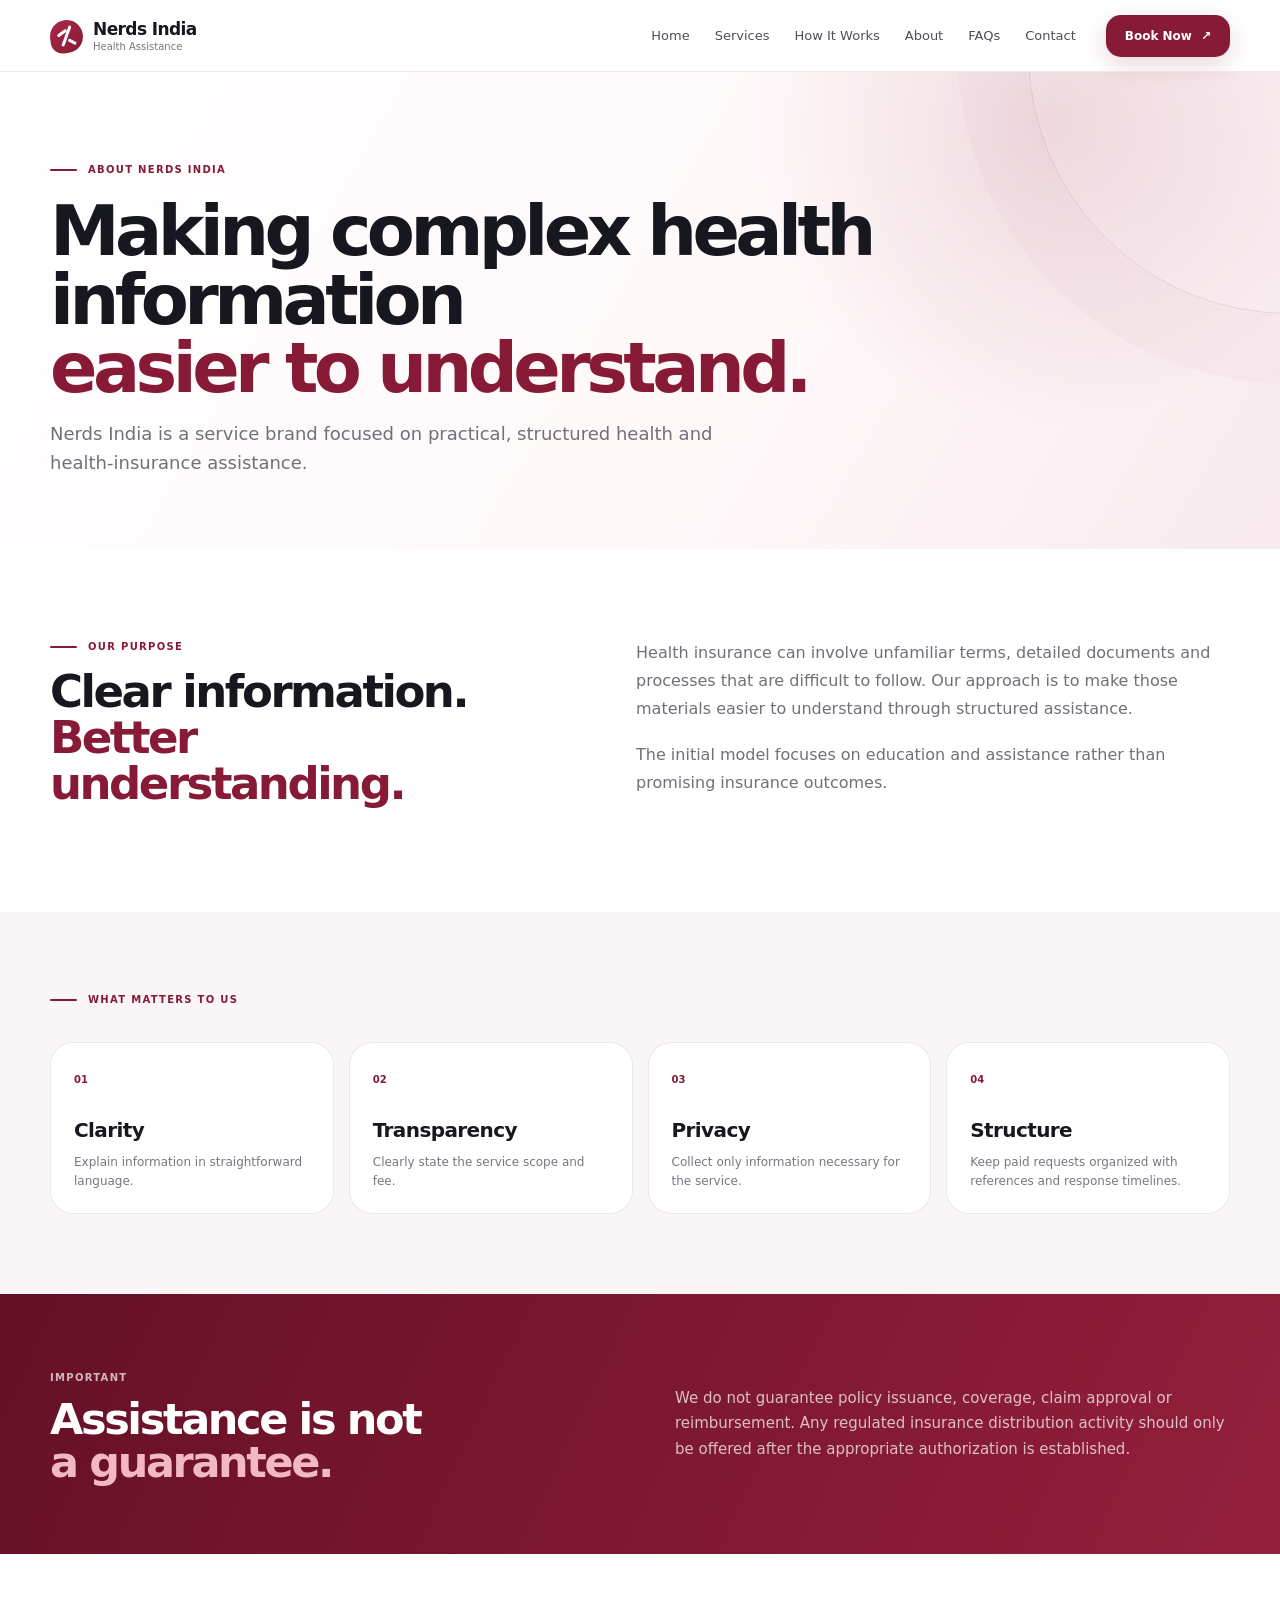
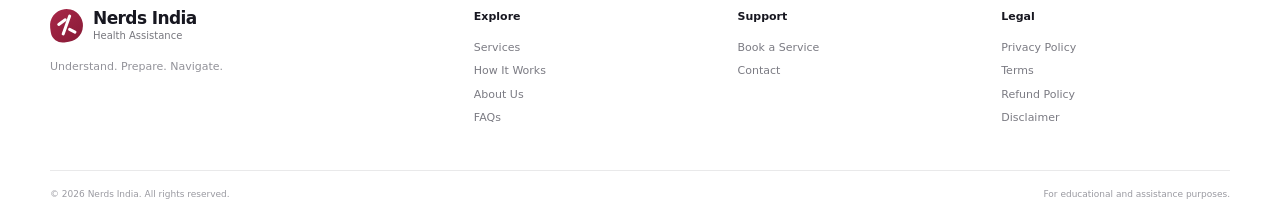
==== about.html @ 8a4b452e "Add files via upload" ====
<!DOCTYPE html>
<html lang="en">
<head>
<meta charset="UTF-8">
<meta name="viewport" content="width=device-width, initial-scale=1.0">
<title>About Us | Nerds India</title>
<meta name="description" content="Learn about Nerds India and its approach to clear, structured health and health-insurance assistance.">
<meta name="robots" content="index, follow">
<link rel="canonical" href="https://nerdsindia.com/about.html">
<link rel="stylesheet" href="style.css">
</head>
<body>

<header class="header">
  <div class="container nav">
    <a class="brand" href="index.html" aria-label="Nerds India home">
      <span class="logo-mark"><i></i></span>
      <span><b>Nerds India</b><em>Health Assistance</em></span>
    </a>

    <nav class="main-nav" aria-label="Main navigation">
      <a href="index.html">Home</a>
      <a href="services.html">Services</a>
      <a href="how-it-works.html">How It Works</a>
      <a href="about.html">About</a>
      <a href="faq.html">FAQs</a>
      <a href="contact.html">Contact</a>
    </nav>

    <a class="top-book" href="index.html#book">Book Now <span>↗</span></a>
    <button class="menu" aria-label="Open navigation menu" aria-expanded="false">
      <span></span><span></span>
    </button>
  </div>
</header>

<main>

<section class="page-hero">
  <div class="container">
    <div class="eyebrow"><span></span> ABOUT NERDS INDIA</div>
    <h1>Making complex health information<br><strong>easier to understand.</strong></h1>
    <p class="page-lead">Nerds India is a service brand focused on practical, structured health and health-insurance assistance.</p>
  </div>
</section>

<section class="inner-section">
  <div class="container about-grid">
    <div>
      <div class="eyebrow"><span></span> OUR PURPOSE</div>
      <h2>Clear information.<br><strong>Better understanding.</strong></h2>
    </div>

    <div class="about-copy">
      <p>Health insurance can involve unfamiliar terms, detailed documents and processes that are difficult to follow. Our approach is to make those materials easier to understand through structured assistance.</p>
      <p>The initial model focuses on education and assistance rather than promising insurance outcomes.</p>
    </div>
  </div>
</section>

<section class="values-section">
  <div class="container">
    <div class="eyebrow"><span></span> WHAT MATTERS TO US</div>
    <div class="values-grid">
      <div><b>01</b><h3>Clarity</h3><p>Explain information in straightforward language.</p></div>
      <div><b>02</b><h3>Transparency</h3><p>Clearly state the service scope and fee.</p></div>
      <div><b>03</b><h3>Privacy</h3><p>Collect only information necessary for the service.</p></div>
      <div><b>04</b><h3>Structure</h3><p>Keep paid requests organized with references and response timelines.</p></div>
    </div>
  </div>
</section>

<section class="info-band">
  <div class="container info-band-inner">
    <div><small>IMPORTANT</small><h2>Assistance is not<br><strong>a guarantee.</strong></h2></div>
    <p>We do not guarantee policy issuance, coverage, claim approval or reimbursement. Any regulated insurance distribution activity should only be offered after the appropriate authorization is established.</p>
  </div>
</section>

</main>

<footer>
  <div class="container footer-grid">
    <div class="footer-brand">
      <a class="brand" href="index.html">
        <span class="logo-mark"><i></i></span>
        <span><b>Nerds India</b><em>Health Assistance</em></span>
      </a>
      <p>Understand. Prepare. Navigate.</p>
    </div>

    <div>
      <h4>Explore</h4>
      <a href="services.html">Services</a>
      <a href="how-it-works.html">How It Works</a>
      <a href="about.html">About Us</a>
      <a href="faq.html">FAQs</a>
    </div>

    <div>
      <h4>Support</h4>
      <a href="index.html#book">Book a Service</a>
      <a href="contact.html">Contact</a>
    </div>

    <div>
      <h4>Legal</h4>
      <a href="privacy.html">Privacy Policy</a>
      <a href="terms.html">Terms</a>
      <a href="refund.html">Refund Policy</a>
      <a href="disclaimer.html">Disclaimer</a>
    </div>
  </div>

  <div class="container footer-bottom">
    <span>© 2026 Nerds India. All rights reserved.</span>
    <span>For educational and assistance purposes.</span>
  </div>
</footer>

<script src="script.js"></script>
</body>
</html>
---- style.css ----
:root{
  --red:#871a36;
  --red-dark:#641026;
  --red-deep:#4e0b1f;
  --rose:#f7e8eb;
  --rose-2:#fff5f6;
  --ink:#171720;
  --muted:#6d6d76;
  --line:rgba(18,18,25,.09);
  --max:1180px;
}

*{box-sizing:border-box}
html{scroll-behavior:smooth}
body{
  margin:0;
  color:var(--ink);
  background:#fff;
  font-family:"SF Pro Rounded","SF Rounded","Arial Rounded MT Bold","Avenir Next",Avenir,ui-rounded,system-ui,-apple-system,BlinkMacSystemFont,"Segoe UI",sans-serif;
  -webkit-font-smoothing:antialiased;
  text-rendering:optimizeLegibility;
  line-height:1.5;
}
a{text-decoration:none;color:inherit}
button,select{font:inherit}
.container{width:min(var(--max),calc(100% - 40px));margin:auto}

/* Header */
.header{
  position:sticky;top:0;z-index:50;height:72px;
  background:rgba(255,255,255,.82);
  border-bottom:1px solid rgba(18,18,25,.07);
  backdrop-filter:saturate(180%) blur(22px);
  -webkit-backdrop-filter:saturate(180%) blur(22px);
}
.nav{height:72px;display:flex;align-items:center;gap:30px}
.brand{display:flex;align-items:center;gap:10px}
.brand>span:last-child{display:flex;flex-direction:column;line-height:1}
.brand b{font-size:17px;letter-spacing:-.035em}
.brand em{font-style:normal;color:#77777e;font-size:10px;margin-top:4px}
.logo-mark{
  position:relative;width:33px;height:33px;border-radius:50% 50% 50% 12px;
  transform:rotate(-8deg);background:linear-gradient(145deg,#a92849,var(--red));
}
.logo-mark:before,.logo-mark:after,.logo-mark i{content:"";position:absolute;background:white;border-radius:10px}
.logo-mark:before{width:3px;height:22px;left:15px;top:5px;transform:rotate(28deg)}
.logo-mark:after{width:11px;height:3px;left:7px;top:11px;transform:rotate(-28deg)}
.logo-mark i{width:9px;height:3px;left:17px;top:21px;transform:rotate(35deg)}
nav{display:flex;gap:25px;margin-left:auto}
nav a{font-size:13px;color:#4e4e56;padding:26px 0;position:relative}
nav a:hover,nav a.active{color:var(--red)}
nav a.active:after{content:"";position:absolute;bottom:16px;left:0;right:0;height:2px;background:var(--red);border-radius:5px}
.top-book{
  display:flex;align-items:center;gap:9px;color:#fff;background:var(--red);
  padding:12px 19px;border-radius:14px;font-size:12px;font-weight:750;
  box-shadow:0 8px 22px rgba(135,26,54,.17);transition:.2s ease;
}
.top-book:hover{background:var(--red-dark);transform:translateY(-1px)}
.menu{display:none;border:0;background:var(--rose);width:42px;height:42px;border-radius:50%}
.menu span{display:block;width:16px;height:2px;background:var(--red);margin:4px auto}

/* Hero */
.hero{
  position:relative;overflow:hidden;min-height:610px;
  display:flex;align-items:center;padding:62px 0 68px;
  background:
    radial-gradient(circle at 78% 15%,rgba(139,29,57,.18),transparent 25%),
    radial-gradient(circle at 95% 85%,rgba(220,150,165,.24),transparent 34%),
    linear-gradient(120deg,#fff 0%,#fffafa 48%,#fae9ed 100%);
}
.hero:before{
  content:"";position:absolute;width:760px;height:760px;right:-350px;top:-205px;border-radius:50%;
  border:1px solid rgba(135,26,54,.12);
  box-shadow:0 0 0 80px rgba(135,26,54,.035),0 0 0 160px rgba(135,26,54,.018);
}
.hero-orb{position:absolute;border-radius:50%;pointer-events:none}
.orb-a{width:240px;height:240px;left:-140px;bottom:-80px;background:rgba(225,170,184,.16)}
.orb-b{width:130px;height:130px;right:29%;bottom:-80px;background:rgba(135,26,54,.08)}
.hero-grid{
  position:relative;z-index:2;
  display:grid;grid-template-columns:minmax(0,1fr) 440px;
  gap:64px;align-items:center;
}
.hero-copy{min-width:0}
.eyebrow{
  display:flex;align-items:center;gap:11px;color:var(--red);
  font-size:10px;font-weight:800;letter-spacing:.13em;
}
.eyebrow span{width:27px;height:2px;background:currentColor;border-radius:5px}
.hero h1{
  margin:20px 0 22px;max-width:700px;
  font-size:clamp(54px,6.3vw,77px);line-height:.97;
  letter-spacing:-.067em;font-weight:750;
}
.hero h1 strong{color:var(--red);font-weight:750}
.hero-copy>p{margin:0;max-width:610px;color:#666670;font-size:18px;line-height:1.6}
.actions{display:flex;gap:10px;margin-top:29px}
.btn{display:inline-flex;align-items:center;justify-content:center;gap:16px;padding:14px 21px;border-radius:15px;font-size:13px;font-weight:750;transition:.2s ease}
.btn.primary{color:white;background:var(--red);box-shadow:0 12px 25px rgba(135,26,54,.18)}
.btn.primary:hover{background:var(--red-dark);transform:translateY(-2px)}
.btn.secondary{background:white;border:1px solid var(--line)}
.btn.secondary:hover{color:var(--red);border-color:rgba(135,26,54,.28)}
.trust{
  display:flex;gap:27px;margin-top:40px;padding-top:23px;
  border-top:1px solid rgba(20,20,25,.08);max-width:690px;
}
.trust>div{display:flex;align-items:center;gap:9px}
.trust i{
  width:32px;height:32px;border-radius:10px;background:#f4dce2;color:var(--red);
  display:grid;place-items:center;font-style:normal;font-weight:800;font-size:13px;
}
.trust b,.trust small{display:block}
.trust b{font-size:11px}.trust small{font-size:10px;color:#88888f;margin-top:2px}

/* Booking */
.booking-area{position:relative;max-width:455px;width:100%;justify-self:end}
.booking-card{
  background:rgba(255,255,255,.91);border:1px solid rgba(255,255,255,.95);
  border-radius:31px;padding:31px;box-shadow:0 25px 65px rgba(82,14,34,.14);
  backdrop-filter:blur(25px);-webkit-backdrop-filter:blur(25px);
}
.booking-heading{display:flex;justify-content:space-between;align-items:flex-start;gap:10px}
.booking-heading small{display:block;color:var(--red);font-size:9px;font-weight:800;letter-spacing:.14em;margin-bottom:5px}
.booking-heading h2{font-size:29px;letter-spacing:-.05em;margin:0}
.booking-heading>span{font-size:9px;font-weight:750;color:var(--red);background:#f6e5e9;border-radius:99px;padding:7px 9px;white-space:nowrap}
.booking-card>p{font-size:13px;color:#77777f;margin:11px 0 23px}
.booking-card label{font-size:12px;font-weight:750;display:block;margin-bottom:8px}
.select-box{position:relative}
.select-box:after{content:"⌄";position:absolute;right:17px;top:50%;transform:translateY(-55%);color:var(--red);pointer-events:none}
select{
  appearance:none;width:100%;height:52px;border:1px solid rgba(20,20,25,.13);
  background:#fff;border-radius:15px;padding:0 40px 0 15px;color:#292930;outline:0;font-size:13px;
}
select:focus{border-color:rgba(135,26,54,.45);box-shadow:0 0 0 4px rgba(135,26,54,.06)}
.book-btn{
  width:100%;height:53px;border:0;border-radius:15px;margin-top:11px;
  background:linear-gradient(110deg,var(--red),#9c2746);color:#fff;
  display:flex;align-items:center;justify-content:center;gap:13px;
  font-weight:750;font-size:13px;cursor:pointer;box-shadow:0 12px 24px rgba(135,26,54,.18);transition:.2s ease;
}
.book-btn:hover{transform:translateY(-1px)}
.booking-note{
  display:flex;align-items:center;gap:10px;background:#fbf0f2;border-radius:14px;padding:12px;margin-top:12px
}
.booking-note i{
  width:28px;height:28px;background:#fff;border-radius:9px;display:grid;place-items:center;color:var(--red);font-style:normal;font-weight:800
}
.booking-note b,.booking-note small{display:block}.booking-note b{font-size:10px}.booking-note small{font-size:9px;color:#85858c;margin-top:2px}

/* Services */
.services{padding:96px 0 105px;background:#fff}
.section-top{display:flex;align-items:flex-end;justify-content:space-between;gap:30px;margin-bottom:38px}
.section-top h2,.process h2{
  margin:14px 0 13px;font-size:clamp(38px,4.4vw,54px);line-height:1.02;letter-spacing:-.06em
}
.section-top h2 strong,.process h2 strong,.faq-inner h2 strong{color:var(--red)}
.section-top p{margin:0;max-width:600px;color:#76767e;font-size:14px}
.outline{
  border:1px solid rgba(135,26,54,.27);color:var(--red);border-radius:15px;padding:12px 16px;
  font-size:11px;font-weight:750;white-space:nowrap
}
.outline:hover{background:#fff3f5}
.service-grid{display:grid;grid-template-columns:repeat(5,1fr);gap:12px}
.service-card{
  min-height:292px;padding:21px 19px 19px;border:1px solid var(--line);border-radius:23px;
  background:#fff;display:flex;flex-direction:column;transition:.22s ease;position:relative;overflow:hidden
}
.service-card:after{
  content:"";position:absolute;width:100px;height:100px;right:-55px;top:-55px;border-radius:50%;background:#fae9ed
}
.service-card:hover{transform:translateY(-4px);box-shadow:0 17px 38px rgba(60,12,28,.08);border-color:rgba(135,26,54,.18)}
.service-head{display:flex;justify-content:space-between;align-items:center;margin-bottom:19px}
.service-head small{font-size:9px;color:#9a9aa1;font-weight:750}
.service-head i{
  width:40px;height:40px;border-radius:13px;background:#f5dce2;color:var(--red);
  display:grid;place-items:center;font-style:normal;font-weight:800;font-size:16px
}
.service-card h3{font-size:16px;line-height:1.15;letter-spacing:-.035em;margin:0 0 10px}
.service-card p{color:#7c7c84;font-size:11px;line-height:1.55;margin:0}
.service-foot{margin-top:auto;display:flex;justify-content:space-between;align-items:center;padding-top:18px}
.service-foot b{color:var(--red);font-size:17px}
.service-foot a{color:var(--red);font-size:10px;font-weight:750}

/* Process */
.process{background:#faf6f7;padding:95px 0 100px}
.process-top{margin-bottom:55px}
.process-top>p{max-width:390px;color:#77777f;font-size:14px;margin:0 0 6px}
.steps{display:grid;grid-template-columns:1fr auto 1fr auto 1fr auto 1fr auto 1fr;align-items:start;gap:13px}
.step i{
  width:43px;height:43px;border-radius:50%;display:grid;place-items:center;background:#f3dbe1;
  color:var(--red);font-style:normal;font-size:10px;font-weight:800;margin-bottom:14px
}
.step b{display:block;font-size:12px;margin-bottom:4px}
.step span{display:block;color:#85858d;font-size:10px;line-height:1.4}
.step-line{height:1px;background:#dec2c9;margin-top:21px;width:34px}

/* FAQ */
.faq-preview{padding:85px 0;background:#fff}
.faq-inner{display:grid;grid-template-columns:.65fr 1.35fr;gap:90px;align-items:start}
.faq-inner h2{font-size:48px;line-height:1;letter-spacing:-.06em;margin:16px 0 0}
.faq-list details{border-top:1px solid var(--line);padding:19px 0}
.faq-list details:last-child{border-bottom:1px solid var(--line)}
.faq-list summary{list-style:none;cursor:pointer;font-size:14px;font-weight:650;display:flex;justify-content:space-between;gap:20px}
.faq-list summary::-webkit-details-marker{display:none}
.faq-list summary b{font-size:20px;color:var(--red);font-weight:400}
.faq-list p{font-size:12px;color:#77777f;max-width:650px;margin:12px 0 0}

/* Final CTA */
.final-cta{position:relative;overflow:hidden;background:linear-gradient(115deg,#641026,#921e3b);color:white}
.cta-circle{position:absolute;border:1px solid rgba(255,255,255,.08);border-radius:50%}
.cta-circle.one{width:430px;height:430px;left:-250px;top:-240px;box-shadow:0 0 0 65px rgba(255,255,255,.018)}
.cta-circle.two{width:370px;height:370px;right:-200px;bottom:-270px}
.final-inner{min-height:270px;display:flex;align-items:center;justify-content:space-between;gap:40px;position:relative;z-index:2}
.final-inner small{font-size:10px;letter-spacing:.13em;font-weight:800;opacity:.7}
.final-inner h2{font-size:44px;line-height:1;letter-spacing:-.055em;margin:9px 0 7px}
.final-inner p{margin:0;color:rgba(255,255,255,.7);font-size:14px}
.final-inner>a{
  background:white;color:var(--red);border-radius:15px;padding:14px 20px;font-size:12px;font-weight:750;white-space:nowrap
}

/* Footer */
footer{background:#fff}
.footer-grid{display:grid;grid-template-columns:1.7fr 1fr 1fr 1fr;gap:35px;padding:55px 0 43px}
.footer-brand p{font-size:11px;color:#929299;margin:17px 0 0}
.footer-grid>div:not(.footer-brand){display:flex;flex-direction:column;gap:7px}
.footer-grid h4{font-size:11px;margin:0 0 7px}
.footer-grid>div>a:not(.brand){font-size:11px;color:#7b7b83}
.footer-grid>div>a:hover{color:var(--red)}
.footer-bottom{border-top:1px solid var(--line);padding:17px 0 23px;display:flex;justify-content:space-between;color:#9a9aa1;font-size:9px}

/* Mobile */
@media(max-width:1000px){
  nav{gap:16px}
  .hero-grid{grid-template-columns:minmax(0,1fr) 400px;gap:38px}
  .hero h1{font-size:58px}
  .service-grid{grid-template-columns:repeat(3,1fr)}
  .steps{grid-template-columns:repeat(3,1fr);gap:35px 20px}
  .step-line{display:none}
}
@media(max-width:800px){
  .header,.nav{height:64px}
  nav,.top-book{display:none}
  .menu{display:block;margin-left:auto}
  .hero{min-height:0;padding:55px 0 60px}
  .hero-grid{grid-template-columns:1fr;gap:43px}
  .hero-copy{text-align:center}
  .hero-copy .eyebrow{justify-content:center}
  .hero h1{font-size:52px;margin-top:17px}
  .hero-copy>p{font-size:16px;max-width:600px;margin:auto}
  .actions{justify-content:center}
  .trust{max-width:520px;margin:34px auto 0;justify-content:space-between;text-align:left}
  .booking-area{justify-self:center;max-width:520px}
  .booking-card{padding:25px}
  .services,.process{padding:72px 0}
  .section-top,.process-top{display:block}
  .outline{display:inline-flex;margin-top:22px}
  .service-grid{grid-template-columns:repeat(2,1fr)}
  .faq-inner{grid-template-columns:1fr;gap:35px}
  .final-inner{min-height:0;padding:55px 0;display:grid;grid-template-columns:1fr auto}
  .footer-grid{grid-template-columns:1.5fr 1fr 1fr}
}
@media(max-width:560px){
  .container{width:min(var(--max),calc(100% - 28px))}
  .hero{padding:42px 0 48px}
  .hero h1{font-size:45px;letter-spacing:-.065em}
  .hero-copy>p{font-size:15px;line-height:1.55}
  .actions{flex-direction:column;gap:9px}
  .btn{width:100%;padding:13px}
  .trust{
    flex-direction:column;align-items:flex-start;gap:12px;
    width:max-content;max-width:100%;padding-top:20px
  }
  .trust>div{gap:9px}
  .booking-area{width:100%}
  .booking-card{border-radius:26px;padding:21px}
  .booking-heading{display:block}
  .booking-heading>span{display:inline-block;margin-top:9px}
  .booking-heading h2{font-size:27px}
  .booking-card>p{margin:9px 0 19px;font-size:12px}
  .services,.process{padding:60px 0}
  .section-top h2,.process h2{font-size:38px}
  .service-grid{grid-template-columns:1fr;gap:10px}
  .service-card{min-height:0;padding:19px}
  .service-card p{max-width:300px}
  .process-top>p{margin-top:0}
  .steps{grid-template-columns:1fr;gap:18px}
  .step{display:grid;grid-template-columns:43px 1fr;column-gap:13px;align-items:center}
  .step i{grid-row:span 2;margin:0}
  .step b,.step span{grid-column:2}
  .step span{margin-top:1px}
  .faq-preview{padding:60px 0}
  .faq-inner h2{font-size:41px}
  .final-inner{grid-template-columns:1fr;gap:24px}
  .final-inner h2{font-size:39px}
  .final-inner>a{width:max-content}
  .footer-grid{grid-template-columns:1fr 1fr;gap:30px 20px}
  .footer-brand{grid-column:1/-1}
  .footer-bottom{display:block}
  .footer-bottom span{display:block;margin:5px 0}
}


/* Mobile navigation drawer */
@media(max-width:800px){
  .main-nav{
    position:absolute;
    left:14px;
    right:14px;
    top:72px;
    display:none;
    flex-direction:column;
    align-items:stretch;
    gap:0;
    padding:8px;
    background:rgba(255,255,255,.96);
    border:1px solid rgba(18,18,25,.08);
    border-radius:20px;
    box-shadow:0 18px 50px rgba(40,10,20,.13);
    backdrop-filter:blur(24px);
    -webkit-backdrop-filter:blur(24px);
  }

  .main-nav.mobile-open{
    display:flex;
  }

  .main-nav a{
    padding:13px 14px;
    border-radius:13px;
    font-size:14px;
  }

  .main-nav a:hover,
  .main-nav a.active{
    background:#f8e9ed;
    color:var(--red);
  }

  .main-nav a.active:after{
    display:none;
  }
}

@media(max-width:560px){
  .main-nav{
    top:64px;
    left:8px;
    right:8px;
  }
}


/* Shared inner pages */
.page-hero{
  position:relative;
  overflow:hidden;
  padding:90px 0 72px;
  background:
    radial-gradient(circle at 82% 10%,rgba(135,26,54,.13),transparent 27%),
    linear-gradient(120deg,#fff,#fff8f9 60%,#f8eaee);
}
.page-hero:after{
  content:"";position:absolute;width:520px;height:520px;right:-270px;top:-280px;border:1px solid rgba(135,26,54,.12);border-radius:50%;
  box-shadow:0 0 0 70px rgba(135,26,54,.025);
}
.page-hero .container{position:relative;z-index:2}
.page-hero h1{
  max-width:900px;margin:20px 0 17px;font-size:clamp(48px,6vw,70px);line-height:.98;letter-spacing:-.065em
}
.page-hero h1 strong{color:var(--red)}
.page-lead{max-width:670px;margin:0;color:#707079;font-size:18px;line-height:1.6}
.page-hero.compact{padding:70px 0 58px}
.inner-section{padding:90px 0}
.service-detail-grid{display:grid;grid-template-columns:repeat(3,1fr);gap:16px}
.detail-card{
  border:1px solid var(--line);border-radius:26px;padding:28px;background:#fff;display:flex;flex-direction:column;min-height:350px;
  transition:.22s ease
}
.detail-card:hover{transform:translateY(-4px);box-shadow:0 18px 45px rgba(50,10,25,.07)}
.detail-number{font-size:10px;color:#999;font-weight:800}
.detail-icon{width:46px;height:46px;border-radius:14px;background:#f4dce2;color:var(--red);display:grid;place-items:center;font-weight:800;margin:21px 0}
.detail-card h2{font-size:23px;line-height:1.05;letter-spacing:-.045em;margin:0 0 10px}
.detail-card p{font-size:13px;color:#777780;line-height:1.55;margin:0}
.detail-price{font-size:21px;color:var(--red);font-weight:800;margin-top:auto;margin-bottom:18px}
.detail-card .primary-btn{width:max-content;padding:12px 16px;font-size:11px;border-radius:14px}
.info-band{background:linear-gradient(115deg,#651026,#941f3d);color:#fff;padding:70px 0}
.info-band-inner{display:grid;grid-template-columns:1fr 1fr;gap:70px;align-items:center}
.info-band small{font-size:10px;font-weight:800;letter-spacing:.13em;opacity:.7}
.info-band h2{font-size:43px;line-height:1;letter-spacing:-.055em;margin:10px 0 0}
.info-band h2 strong{color:#f2b9c5}
.info-band p{margin:0;color:rgba(255,255,255,.72);font-size:15px;line-height:1.7;max-width:580px}
.journey{max-width:900px}
.journey-step{display:grid;grid-template-columns:58px 1fr;gap:25px;padding:30px 0;border-top:1px solid var(--line)}
.journey-number{width:48px;height:48px;border-radius:50%;background:#f3dce2;color:var(--red);display:grid;place-items:center;font-size:11px;font-weight:800}
.journey-step h2{font-size:25px;letter-spacing:-.04em;margin:0 0 5px}
.journey-step p{color:#777780;margin:0;font-size:14px}
.soft-section{background:#faf6f7;padding:80px 0}
.narrow-copy{max-width:780px}
.narrow-copy h2{font-size:43px;letter-spacing:-.055em;margin:15px 0}
.narrow-copy p{color:#777780;font-size:15px;line-height:1.7}
.about-grid{display:grid;grid-template-columns:.9fr 1.1fr;gap:100px;align-items:start}
.about-grid h2{font-size:45px;line-height:1.02;letter-spacing:-.055em;margin:15px 0}
.about-grid h2 strong{color:var(--red)}
.about-copy p{color:#707079;font-size:16px;line-height:1.75;margin:0 0 18px}
.values-section{background:#faf6f7;padding:80px 0}
.values-grid{display:grid;grid-template-columns:repeat(4,1fr);gap:15px;margin-top:35px}
.values-grid>div{background:#fff;border:1px solid var(--line);border-radius:23px;padding:23px}
.values-grid b{font-size:10px;color:var(--red)}
.values-grid h3{font-size:20px;letter-spacing:-.03em;margin:25px 0 8px}
.values-grid p{font-size:12px;color:#777780;line-height:1.55;margin:0}
.faq-page{max-width:900px}
.faq-page details{border-top:1px solid var(--line);padding:22px 0}
.faq-page details:last-child{border-bottom:1px solid var(--line)}
.faq-page summary{list-style:none;display:flex;justify-content:space-between;gap:25px;cursor:pointer;font-size:16px;font-weight:650}
.faq-page summary::-webkit-details-marker{display:none}
.faq-page summary b{font-size:21px;font-weight:400;color:var(--red)}
.faq-page p{max-width:750px;color:#777780;font-size:13px;line-height:1.65;margin:12px 0 0}
.contact-grid{display:grid;grid-template-columns:1fr 1fr;gap:17px}
.contact-card{border:1px solid var(--line);border-radius:28px;padding:32px;background:#fff;min-height:300px}
.primary-contact{background:linear-gradient(145deg,#fff7f8,#f8e8ed)}
.contact-card small{font-size:10px;color:var(--red);font-weight:800;letter-spacing:.12em}
.contact-card h2{font-size:30px;letter-spacing:-.045em;margin:15px 0 10px}
.contact-card p{color:#777780;font-size:14px;line-height:1.6;max-width:450px}
.contact-card .primary-btn{margin-top:20px}
.placeholder-contact{display:grid;grid-template-columns:90px 1fr;gap:10px;margin-top:25px;font-size:12px}
.placeholder-contact span{color:#999}.placeholder-contact b{font-weight:650}
.legal-section{padding:70px 0 100px}
.legal-copy{max-width:850px}
.legal-copy h2{font-size:28px;letter-spacing:-.04em;margin:40px 0 10px}
.legal-copy p{font-size:14px;color:#66666f;line-height:1.75}
.legal-notice{background:#fbf0f2;border-left:3px solid var(--red);padding:16px 18px;color:#65656d;font-size:12px;line-height:1.6;border-radius:0 13px 13px 0}
@media(max-width:850px){
  .service-detail-grid{grid-template-columns:1fr 1fr}
  .info-band-inner{grid-template-columns:1fr;gap:25px}
  .about-grid{grid-template-columns:1fr;gap:35px}
  .values-grid{grid-template-columns:1fr 1fr}
}
@media(max-width:560px){
  .page-hero{padding:58px 0 48px}
  .page-hero h1{font-size:44px}
  .page-lead{font-size:15px}
  .inner-section,.legal-section{padding:60px 0}
  .service-detail-grid{grid-template-columns:1fr}
  .detail-card{min-height:290px}
  .info-band{padding:55px 0}
  .info-band h2{font-size:37px}
  .journey-step{grid-template-columns:45px 1fr;gap:15px;padding:23px 0}
  .journey-number{width:40px;height:40px}
  .journey-step h2{font-size:21px}
  .values-grid{grid-template-columns:1fr}
  .contact-grid{grid-template-columns:1fr}
  .contact-card{min-height:0;padding:25px}
}


/* V5 typography + button language */
body,
button,
select,
input,
textarea{
  font-family:"SF Pro Rounded","SF Rounded","Arial Rounded MT Bold","Avenir Next",Avenir,ui-rounded,system-ui,-apple-system,BlinkMacSystemFont,"Segoe UI",sans-serif;
}

.btn,
.outline,
.primary-btn,
.top-book,
.final-inner>a{
  border-radius:15px;
}

.btn.primary,
.book-btn,
.primary-btn{
  letter-spacing:-.01em;
}

.btn.secondary{
  border-radius:15px;
}

/* Keep controls comfortably tappable on mobile */
@media(max-width:560px){
  .btn,
  .book-btn,
  .outline,
  .primary-btn,
  .top-book,
  .final-inner>a{
    min-height:52px;
  }
}
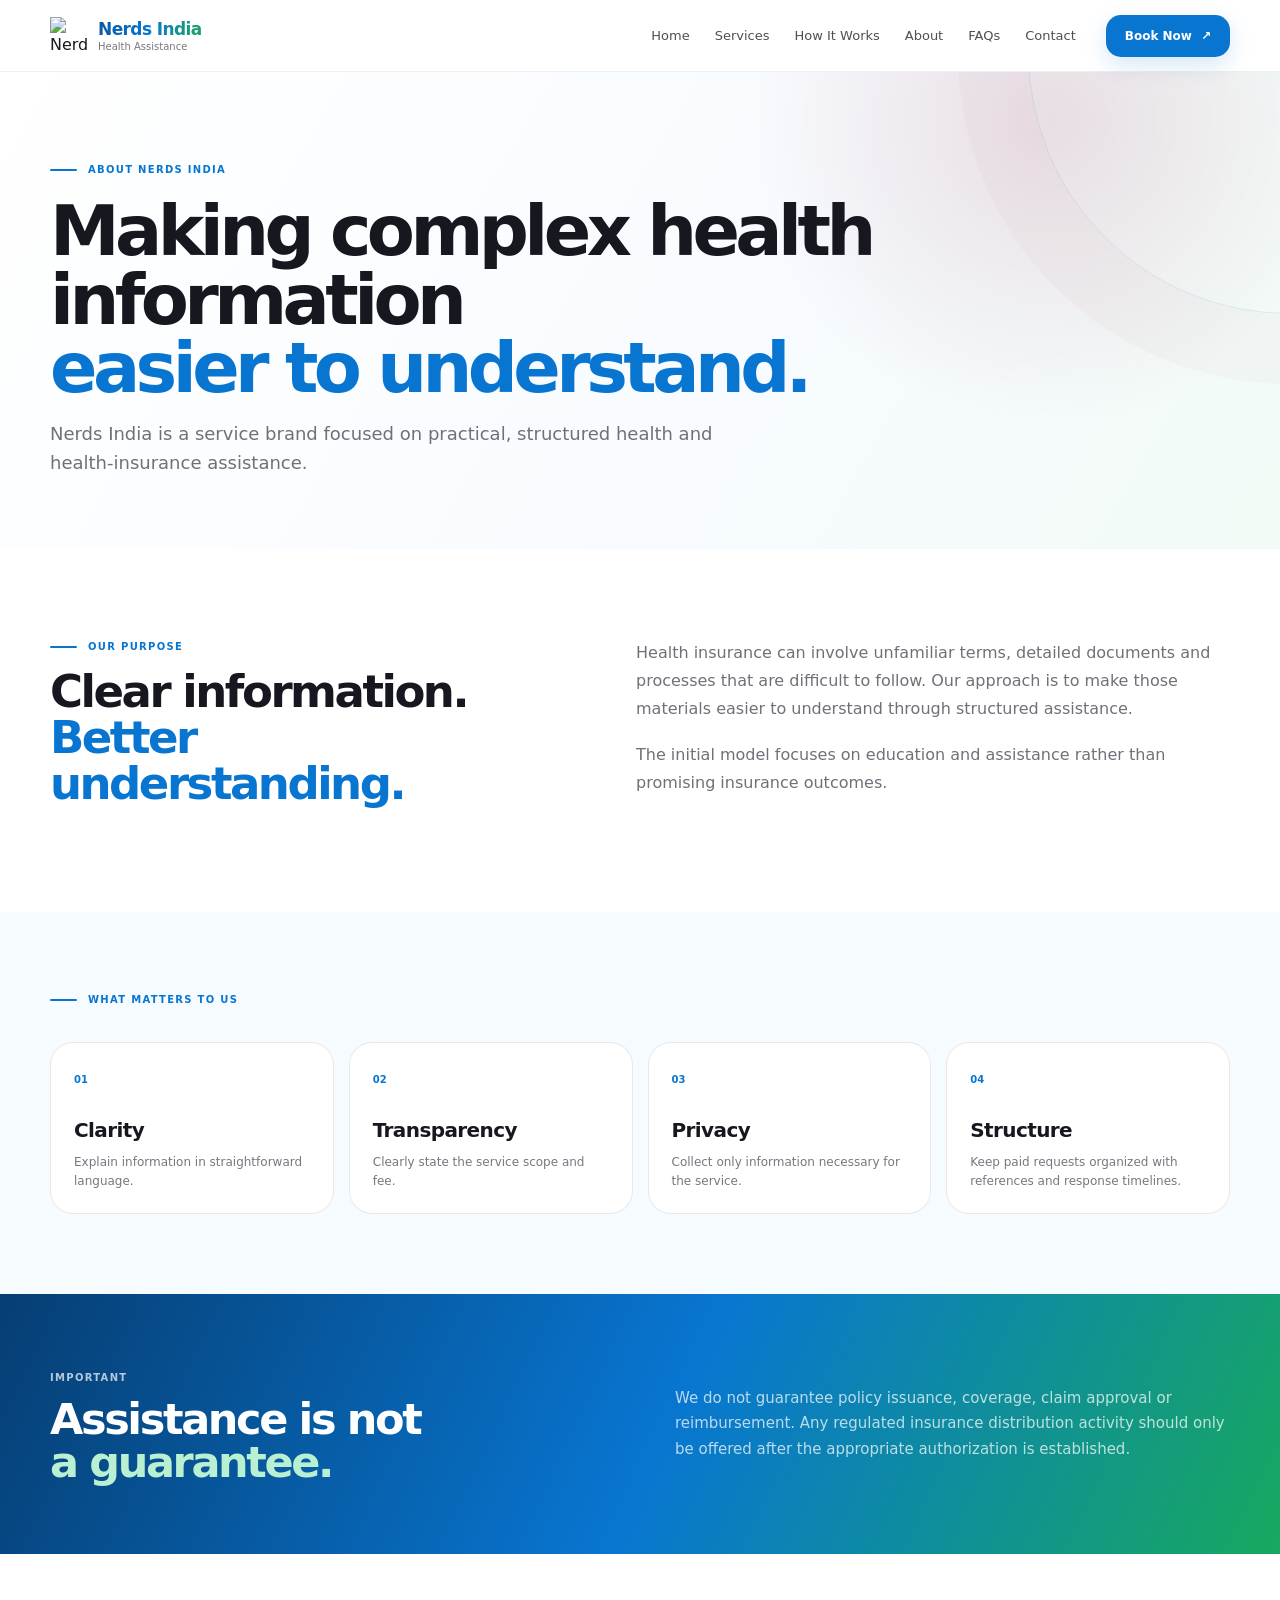
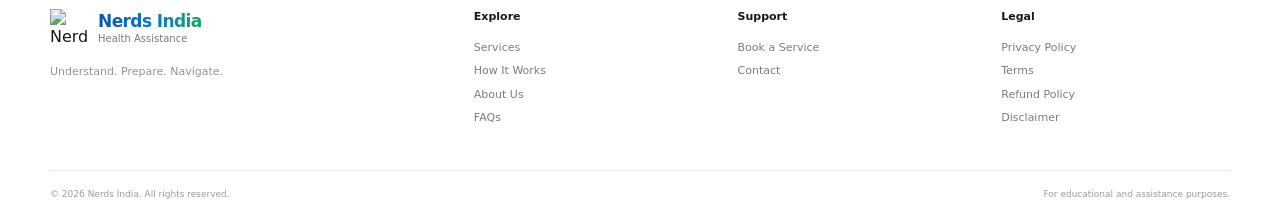
==== commit 076a708a: "Add files via upload" ====
--- a/about.html
+++ b/about.html
@@ -7,6 +7,8 @@
 <meta name="description" content="Learn about Nerds India and its approach to clear, structured health and health-insurance assistance.">
 <meta name="robots" content="index, follow">
 <link rel="canonical" href="https://nerdsindia.com/about.html">
+<link rel="icon" type="image/png" sizes="512x512" href="assets/favicon.png">
+<link rel="apple-touch-icon" href="assets/favicon.png">
 <link rel="stylesheet" href="style.css">
 </head>
 <body>
@@ -14,7 +16,7 @@
 <header class="header">
   <div class="container nav">
     <a class="brand" href="index.html" aria-label="Nerds India home">
-      <span class="logo-mark"><i></i></span>
+      <img class="brand-logo" src="assets/logo-mark.png" alt="Nerds India logo">
       <span><b>Nerds India</b><em>Health Assistance</em></span>
     </a>
 
@@ -83,7 +85,7 @@
   <div class="container footer-grid">
     <div class="footer-brand">
       <a class="brand" href="index.html">
-        <span class="logo-mark"><i></i></span>
+        <img class="brand-logo" src="assets/logo-mark.png" alt="Nerds India logo">
         <span><b>Nerds India</b><em>Health Assistance</em></span>
       </a>
       <p>Understand. Prepare. Navigate.</p>
--- a/style.css
+++ b/style.css
@@ -1,10 +1,10 @@
 
 :root{
-  --red:#871a36;
-  --red-dark:#641026;
-  --red-deep:#4e0b1f;
-  --rose:#f7e8eb;
-  --rose-2:#fff5f6;
+  --red:#0876d1;
+  --red-dark:#0758a3;
+  --red-deep:#063e73;
+  --rose:#e8f5ff;
+  --rose-2:#f2fbf6;
   --ink:#171720;
   --muted:#6d6d76;
   --line:rgba(18,18,25,.09);
@@ -41,12 +41,26 @@
 .brand em{font-style:normal;color:#77777e;font-size:10px;margin-top:4px}
 .logo-mark{
   position:relative;width:33px;height:33px;border-radius:50% 50% 50% 12px;
-  transform:rotate(-8deg);background:linear-gradient(145deg,#a92849,var(--red));
+  transform:rotate(-8deg);background:linear-gradient(145deg,#0876d1,#18b86a);
 }
 .logo-mark:before,.logo-mark:after,.logo-mark i{content:"";position:absolute;background:white;border-radius:10px}
 .logo-mark:before{width:3px;height:22px;left:15px;top:5px;transform:rotate(28deg)}
 .logo-mark:after{width:11px;height:3px;left:7px;top:11px;transform:rotate(-28deg)}
 .logo-mark i{width:9px;height:3px;left:17px;top:21px;transform:rotate(35deg)}
+
+.brand-logo{width:38px;height:38px;object-fit:contain;flex:0 0 38px}
+.brand b{background:linear-gradient(100deg,#0758a3 0%,#0876d1 48%,#18a85f 100%);-webkit-background-clip:text;background-clip:text;color:transparent}
+.logo-mark{display:none}
+.top-book,.btn.primary,.book-btn,.form-actions button,.result-actions a,.final-cta a{background:linear-gradient(110deg,#0876d1,#18b86a)}
+.top-book:hover,.btn.primary:hover{background:linear-gradient(110deg,#0758a3,#138c51)}
+.service-card:after{background:#e8f7ef}
+.service-head i,.trust i,.step i{background:#e5f2ff;color:#0876d1}
+.service-foot b,.service-foot a{color:#0876d1}
+.booking-heading small,.booking-heading>span,.eyebrow,.section-top h2 strong,.process h2 strong,.faq-inner h2 strong,.info-band strong{color:#0876d1}
+.booking-note i,.form-note i{color:#18a85f}
+.final-cta{background:linear-gradient(125deg,#0758a3,#0876d1 55%,#18a85f)}
+@media(max-width:760px){.brand-logo{width:35px;height:35px;flex-basis:35px}}
+
 nav{display:flex;gap:25px;margin-left:auto}
 nav a{font-size:13px;color:#4e4e56;padding:26px 0;position:relative}
 nav a:hover,nav a.active{color:var(--red)}
@@ -54,7 +68,7 @@
 .top-book{
   display:flex;align-items:center;gap:9px;color:#fff;background:var(--red);
   padding:12px 19px;border-radius:14px;font-size:12px;font-weight:750;
-  box-shadow:0 8px 22px rgba(135,26,54,.17);transition:.2s ease;
+  box-shadow:0 8px 22px rgba(8,118,209,.17);transition:.2s ease;
 }
 .top-book:hover{background:var(--red-dark);transform:translateY(-1px)}
 .menu{display:none;border:0;background:var(--rose);width:42px;height:42px;border-radius:50%}
@@ -65,18 +79,18 @@
   position:relative;overflow:hidden;min-height:610px;
   display:flex;align-items:center;padding:62px 0 68px;
   background:
-    radial-gradient(circle at 78% 15%,rgba(139,29,57,.18),transparent 25%),
-    radial-gradient(circle at 95% 85%,rgba(220,150,165,.24),transparent 34%),
-    linear-gradient(120deg,#fff 0%,#fffafa 48%,#fae9ed 100%);
+    radial-gradient(circle at 78% 15%,rgba(8,118,209,.16),transparent 25%),
+    radial-gradient(circle at 95% 85%,rgba(32,184,106,.18),transparent 34%),
+    linear-gradient(120deg,#fff 0%,#f8fcff 48%,#f0fbf5 100%);
 }
 .hero:before{
   content:"";position:absolute;width:760px;height:760px;right:-350px;top:-205px;border-radius:50%;
-  border:1px solid rgba(135,26,54,.12);
-  box-shadow:0 0 0 80px rgba(135,26,54,.035),0 0 0 160px rgba(135,26,54,.018);
+  border:1px solid rgba(8,118,209,.12);
+  box-shadow:0 0 0 80px rgba(8,118,209,.035),0 0 0 160px rgba(32,184,106,.025);
 }
 .hero-orb{position:absolute;border-radius:50%;pointer-events:none}
-.orb-a{width:240px;height:240px;left:-140px;bottom:-80px;background:rgba(225,170,184,.16)}
-.orb-b{width:130px;height:130px;right:29%;bottom:-80px;background:rgba(135,26,54,.08)}
+.orb-a{width:240px;height:240px;left:-140px;bottom:-80px;background:rgba(32,184,106,.12)}
+.orb-b{width:130px;height:130px;right:29%;bottom:-80px;background:rgba(8,118,209,.08)}
 .hero-grid{
   position:relative;z-index:2;
   display:grid;grid-template-columns:minmax(0,1fr) 440px;
@@ -97,17 +111,17 @@
 .hero-copy>p{margin:0;max-width:610px;color:#666670;font-size:18px;line-height:1.6}
 .actions{display:flex;gap:10px;margin-top:29px}
 .btn{display:inline-flex;align-items:center;justify-content:center;gap:16px;padding:14px 21px;border-radius:15px;font-size:13px;font-weight:750;transition:.2s ease}
-.btn.primary{color:white;background:var(--red);box-shadow:0 12px 25px rgba(135,26,54,.18)}
+.btn.primary{color:white;background:var(--red);box-shadow:0 12px 25px rgba(8,118,209,.18)}
 .btn.primary:hover{background:var(--red-dark);transform:translateY(-2px)}
 .btn.secondary{background:white;border:1px solid var(--line)}
-.btn.secondary:hover{color:var(--red);border-color:rgba(135,26,54,.28)}
+.btn.secondary:hover{color:var(--red);border-color:rgba(8,118,209,.28)}
 .trust{
   display:flex;gap:27px;margin-top:40px;padding-top:23px;
   border-top:1px solid rgba(20,20,25,.08);max-width:690px;
 }
 .trust>div{display:flex;align-items:center;gap:9px}
 .trust i{
-  width:32px;height:32px;border-radius:10px;background:#f4dce2;color:var(--red);
+  width:32px;height:32px;border-radius:10px;background: #e5f2ff;color:var(--red);
   display:grid;place-items:center;font-style:normal;font-weight:800;font-size:13px;
 }
 .trust b,.trust small{display:block}
@@ -117,13 +131,13 @@
 .booking-area{position:relative;max-width:455px;width:100%;justify-self:end}
 .booking-card{
   background:rgba(255,255,255,.91);border:1px solid rgba(255,255,255,.95);
-  border-radius:31px;padding:31px;box-shadow:0 25px 65px rgba(82,14,34,.14);
+  border-radius:31px;padding:31px;box-shadow:0 25px 65px rgba(7,63,115,.12);
   backdrop-filter:blur(25px);-webkit-backdrop-filter:blur(25px);
 }
 .booking-heading{display:flex;justify-content:space-between;align-items:flex-start;gap:10px}
 .booking-heading small{display:block;color:var(--red);font-size:9px;font-weight:800;letter-spacing:.14em;margin-bottom:5px}
 .booking-heading h2{font-size:29px;letter-spacing:-.05em;margin:0}
-.booking-heading>span{font-size:9px;font-weight:750;color:var(--red);background:#f6e5e9;border-radius:99px;padding:7px 9px;white-space:nowrap}
+.booking-heading>span{font-size:9px;font-weight:750;color:var(--red);background:#e8f7ef;border-radius:99px;padding:7px 9px;white-space:nowrap}
 .booking-card>p{font-size:13px;color:#77777f;margin:11px 0 23px}
 .booking-card label{font-size:12px;font-weight:750;display:block;margin-bottom:8px}
 .select-box{position:relative}
@@ -135,13 +149,13 @@
 select:focus{border-color:rgba(135,26,54,.45);box-shadow:0 0 0 4px rgba(135,26,54,.06)}
 .book-btn{
   width:100%;height:53px;border:0;border-radius:15px;margin-top:11px;
-  background:linear-gradient(110deg,var(--red),#9c2746);color:#fff;
+  background:linear-gradient(110deg,var(--red),#18b86a);color:#fff;
   display:flex;align-items:center;justify-content:center;gap:13px;
-  font-weight:750;font-size:13px;cursor:pointer;box-shadow:0 12px 24px rgba(135,26,54,.18);transition:.2s ease;
+  font-weight:750;font-size:13px;cursor:pointer;box-shadow:0 12px 24px rgba(8,118,209,.18);transition:.2s ease;
 }
 .book-btn:hover{transform:translateY(-1px)}
 .booking-note{
-  display:flex;align-items:center;gap:10px;background:#fbf0f2;border-radius:14px;padding:12px;margin-top:12px
+  display:flex;align-items:center;gap:10px;background:#eef8f3;border-radius:14px;padding:12px;margin-top:12px
 }
 .booking-note i{
   width:28px;height:28px;background:#fff;border-radius:9px;display:grid;place-items:center;color:var(--red);font-style:normal;font-weight:800
@@ -157,23 +171,23 @@
 .section-top h2 strong,.process h2 strong,.faq-inner h2 strong{color:var(--red)}
 .section-top p{margin:0;max-width:600px;color:#76767e;font-size:14px}
 .outline{
-  border:1px solid rgba(135,26,54,.27);color:var(--red);border-radius:15px;padding:12px 16px;
+  border:1px solid rgba(8,118,209,.27);color:var(--red);border-radius:15px;padding:12px 16px;
   font-size:11px;font-weight:750;white-space:nowrap
 }
-.outline:hover{background:#fff3f5}
+.outline:hover{background:#eff8ff}
 .service-grid{display:grid;grid-template-columns:repeat(5,1fr);gap:12px}
 .service-card{
   min-height:292px;padding:21px 19px 19px;border:1px solid var(--line);border-radius:23px;
   background:#fff;display:flex;flex-direction:column;transition:.22s ease;position:relative;overflow:hidden
 }
 .service-card:after{
-  content:"";position:absolute;width:100px;height:100px;right:-55px;top:-55px;border-radius:50%;background:#fae9ed
-}
-.service-card:hover{transform:translateY(-4px);box-shadow:0 17px 38px rgba(60,12,28,.08);border-color:rgba(135,26,54,.18)}
+  content:"";position:absolute;width:100px;height:100px;right:-55px;top:-55px;border-radius:50%;background:#e8f7ef
+}
+.service-card:hover{transform:translateY(-4px);box-shadow:0 17px 38px rgba(7,63,115,.08);border-color:rgba(135,26,54,.18)}
 .service-head{display:flex;justify-content:space-between;align-items:center;margin-bottom:19px}
 .service-head small{font-size:9px;color:#9a9aa1;font-weight:750}
 .service-head i{
-  width:40px;height:40px;border-radius:13px;background:#f5dce2;color:var(--red);
+  width:40px;height:40px;border-radius:13px;background:#e5f2ff;color:var(--red);
   display:grid;place-items:center;font-style:normal;font-weight:800;font-size:16px
 }
 .service-card h3{font-size:16px;line-height:1.15;letter-spacing:-.035em;margin:0 0 10px}
@@ -183,17 +197,17 @@
 .service-foot a{color:var(--red);font-size:10px;font-weight:750}
 
 /* Process */
-.process{background:#faf6f7;padding:95px 0 100px}
+.process{background:#f6fbff;padding:95px 0 100px}
 .process-top{margin-bottom:55px}
 .process-top>p{max-width:390px;color:#77777f;font-size:14px;margin:0 0 6px}
 .steps{display:grid;grid-template-columns:1fr auto 1fr auto 1fr auto 1fr auto 1fr;align-items:start;gap:13px}
 .step i{
-  width:43px;height:43px;border-radius:50%;display:grid;place-items:center;background:#f3dbe1;
+  width:43px;height:43px;border-radius:50%;display:grid;place-items:center;background:#e4f2ff;
   color:var(--red);font-style:normal;font-size:10px;font-weight:800;margin-bottom:14px
 }
 .step b{display:block;font-size:12px;margin-bottom:4px}
 .step span{display:block;color:#85858d;font-size:10px;line-height:1.4}
-.step-line{height:1px;background:#dec2c9;margin-top:21px;width:34px}
+.step-line{height:1px;background:#b9d9ee;margin-top:21px;width:34px}
 
 /* FAQ */
 .faq-preview{padding:85px 0;background:#fff}
@@ -207,7 +221,7 @@
 .faq-list p{font-size:12px;color:#77777f;max-width:650px;margin:12px 0 0}
 
 /* Final CTA */
-.final-cta{position:relative;overflow:hidden;background:linear-gradient(115deg,#641026,#921e3b);color:white}
+.final-cta{position:relative;overflow:hidden;background:linear-gradient(115deg,#063e73,#0876d1 52%,#18a85f);color:white}
 .cta-circle{position:absolute;border:1px solid rgba(255,255,255,.08);border-radius:50%}
 .cta-circle.one{width:430px;height:430px;left:-250px;top:-240px;box-shadow:0 0 0 65px rgba(255,255,255,.018)}
 .cta-circle.two{width:370px;height:370px;right:-200px;bottom:-270px}
@@ -333,7 +347,7 @@
 
   .main-nav a:hover,
   .main-nav a.active{
-    background:#f8e9ed;
+    background:#e8f5ff;
     color:var(--red);
   }
 
@@ -358,10 +372,10 @@
   padding:90px 0 72px;
   background:
     radial-gradient(circle at 82% 10%,rgba(135,26,54,.13),transparent 27%),
-    linear-gradient(120deg,#fff,#fff8f9 60%,#f8eaee);
+    linear-gradient(120deg,#fff,#f7fbff 60%,#f2fbf6);
 }
 .page-hero:after{
-  content:"";position:absolute;width:520px;height:520px;right:-270px;top:-280px;border:1px solid rgba(135,26,54,.12);border-radius:50%;
+  content:"";position:absolute;width:520px;height:520px;right:-270px;top:-280px;border:1px solid rgba(8,118,209,.12);border-radius:50%;
   box-shadow:0 0 0 70px rgba(135,26,54,.025);
 }
 .page-hero .container{position:relative;z-index:2}
@@ -379,23 +393,23 @@
 }
 .detail-card:hover{transform:translateY(-4px);box-shadow:0 18px 45px rgba(50,10,25,.07)}
 .detail-number{font-size:10px;color:#999;font-weight:800}
-.detail-icon{width:46px;height:46px;border-radius:14px;background:#f4dce2;color:var(--red);display:grid;place-items:center;font-weight:800;margin:21px 0}
+.detail-icon{width:46px;height:46px;border-radius:14px;background: #e5f2ff;color:var(--red);display:grid;place-items:center;font-weight:800;margin:21px 0}
 .detail-card h2{font-size:23px;line-height:1.05;letter-spacing:-.045em;margin:0 0 10px}
 .detail-card p{font-size:13px;color:#777780;line-height:1.55;margin:0}
 .detail-price{font-size:21px;color:var(--red);font-weight:800;margin-top:auto;margin-bottom:18px}
 .detail-card .primary-btn{width:max-content;padding:12px 16px;font-size:11px;border-radius:14px}
-.info-band{background:linear-gradient(115deg,#651026,#941f3d);color:#fff;padding:70px 0}
+.info-band{background:linear-gradient(115deg,#063e73,#0876d1 52%,#18a85f);color:#fff;padding:70px 0}
 .info-band-inner{display:grid;grid-template-columns:1fr 1fr;gap:70px;align-items:center}
 .info-band small{font-size:10px;font-weight:800;letter-spacing:.13em;opacity:.7}
 .info-band h2{font-size:43px;line-height:1;letter-spacing:-.055em;margin:10px 0 0}
-.info-band h2 strong{color:#f2b9c5}
+.info-band h2 strong{color:#baf0d2}
 .info-band p{margin:0;color:rgba(255,255,255,.72);font-size:15px;line-height:1.7;max-width:580px}
 .journey{max-width:900px}
 .journey-step{display:grid;grid-template-columns:58px 1fr;gap:25px;padding:30px 0;border-top:1px solid var(--line)}
-.journey-number{width:48px;height:48px;border-radius:50%;background:#f3dce2;color:var(--red);display:grid;place-items:center;font-size:11px;font-weight:800}
+.journey-number{width:48px;height:48px;border-radius:50%;background:#e5f2ff;color:var(--red);display:grid;place-items:center;font-size:11px;font-weight:800}
 .journey-step h2{font-size:25px;letter-spacing:-.04em;margin:0 0 5px}
 .journey-step p{color:#777780;margin:0;font-size:14px}
-.soft-section{background:#faf6f7;padding:80px 0}
+.soft-section{background:#f6fbff;padding:80px 0}
 .narrow-copy{max-width:780px}
 .narrow-copy h2{font-size:43px;letter-spacing:-.055em;margin:15px 0}
 .narrow-copy p{color:#777780;font-size:15px;line-height:1.7}
@@ -403,7 +417,7 @@
 .about-grid h2{font-size:45px;line-height:1.02;letter-spacing:-.055em;margin:15px 0}
 .about-grid h2 strong{color:var(--red)}
 .about-copy p{color:#707079;font-size:16px;line-height:1.75;margin:0 0 18px}
-.values-section{background:#faf6f7;padding:80px 0}
+.values-section{background:#f6fbff;padding:80px 0}
 .values-grid{display:grid;grid-template-columns:repeat(4,1fr);gap:15px;margin-top:35px}
 .values-grid>div{background:#fff;border:1px solid var(--line);border-radius:23px;padding:23px}
 .values-grid b{font-size:10px;color:var(--red)}
@@ -418,7 +432,7 @@
 .faq-page p{max-width:750px;color:#777780;font-size:13px;line-height:1.65;margin:12px 0 0}
 .contact-grid{display:grid;grid-template-columns:1fr 1fr;gap:17px}
 .contact-card{border:1px solid var(--line);border-radius:28px;padding:32px;background:#fff;min-height:300px}
-.primary-contact{background:linear-gradient(145deg,#fff7f8,#f8e8ed)}
+.primary-contact{background:linear-gradient(145deg,#f2f9ff,#eefaf4)}
 .contact-card small{font-size:10px;color:var(--red);font-weight:800;letter-spacing:.12em}
 .contact-card h2{font-size:30px;letter-spacing:-.045em;margin:15px 0 10px}
 .contact-card p{color:#777780;font-size:14px;line-height:1.6;max-width:450px}
@@ -429,7 +443,7 @@
 .legal-copy{max-width:850px}
 .legal-copy h2{font-size:28px;letter-spacing:-.04em;margin:40px 0 10px}
 .legal-copy p{font-size:14px;color:#66666f;line-height:1.75}
-.legal-notice{background:#fbf0f2;border-left:3px solid var(--red);padding:16px 18px;color:#65656d;font-size:12px;line-height:1.6;border-radius:0 13px 13px 0}
+.legal-notice{background:#eef8f3;border-left:3px solid var(--red);padding:16px 18px;color:#65656d;font-size:12px;line-height:1.6;border-radius:0 13px 13px 0}
 @media(max-width:850px){
   .service-detail-grid{grid-template-columns:1fr 1fr}
   .info-band-inner{grid-template-columns:1fr;gap:25px}
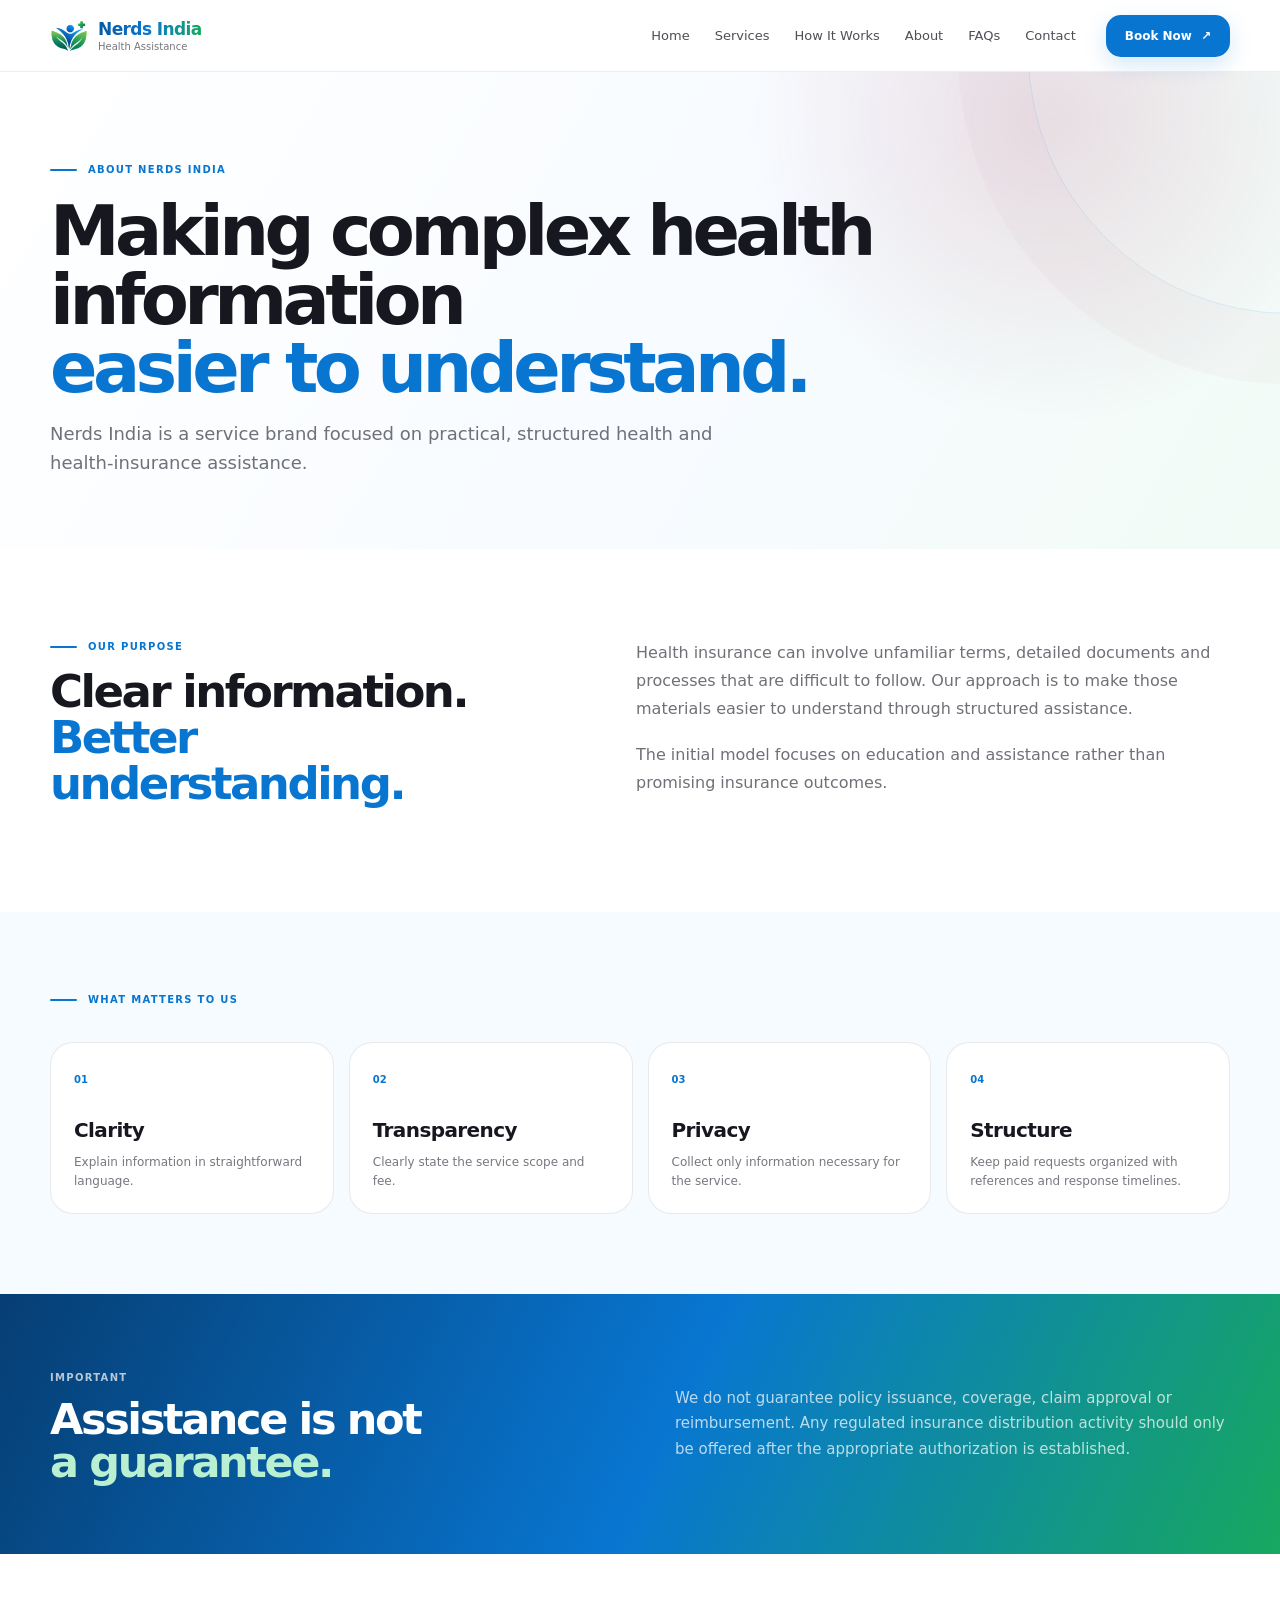
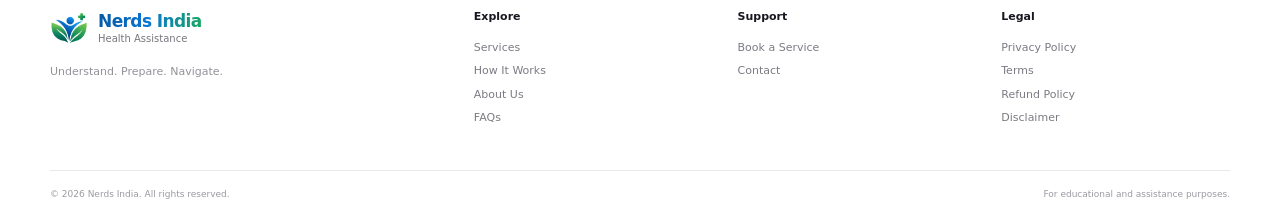
==== commit a14ea439: "Add files via upload" ====
--- a/about.html
+++ b/about.html
@@ -7,8 +7,8 @@
 <meta name="description" content="Learn about Nerds India and its approach to clear, structured health and health-insurance assistance.">
 <meta name="robots" content="index, follow">
 <link rel="canonical" href="https://nerdsindia.com/about.html">
-<link rel="icon" type="image/png" sizes="512x512" href="assets/favicon.png">
-<link rel="apple-touch-icon" href="assets/favicon.png">
+<link rel="icon" type="image/png" sizes="512x512" href="favicon.png">
+<link rel="apple-touch-icon" href="favicon.png">
 <link rel="stylesheet" href="style.css">
 </head>
 <body>
@@ -16,7 +16,7 @@
 <header class="header">
   <div class="container nav">
     <a class="brand" href="index.html" aria-label="Nerds India home">
-      <img class="brand-logo" src="assets/logo-mark.png" alt="Nerds India logo">
+      <img class="brand-logo" src="logo-mark.png" alt="Nerds India logo">
       <span><b>Nerds India</b><em>Health Assistance</em></span>
     </a>
 
@@ -85,7 +85,7 @@
   <div class="container footer-grid">
     <div class="footer-brand">
       <a class="brand" href="index.html">
-        <img class="brand-logo" src="assets/logo-mark.png" alt="Nerds India logo">
+        <img class="brand-logo" src="logo-mark.png" alt="Nerds India logo">
         <span><b>Nerds India</b><em>Health Assistance</em></span>
       </a>
       <p>Understand. Prepare. Navigate.</p>
